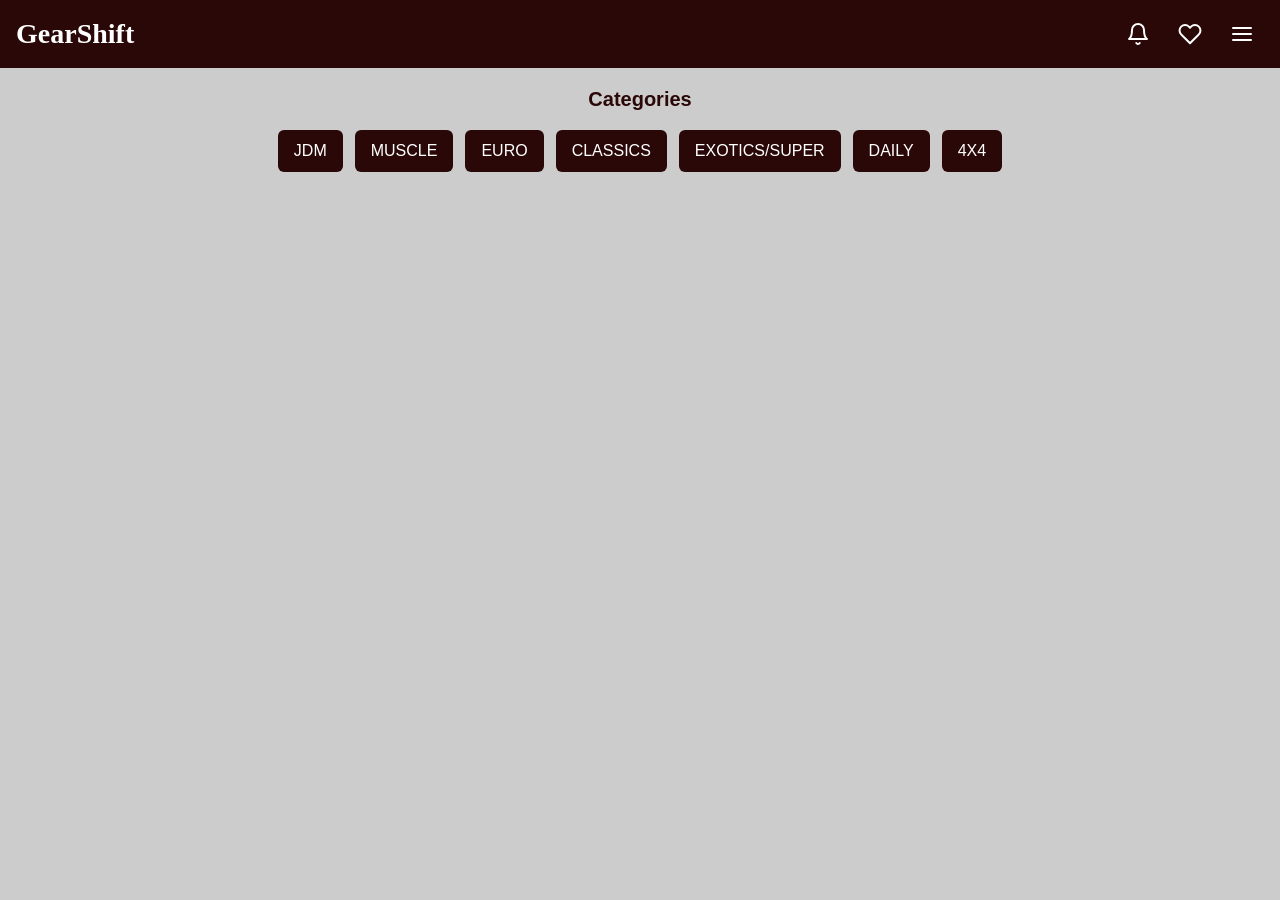
==== index.html @ 905b2da7 "feat: add category chips and fix header heart icon" ====
<!DOCTYPE html>
<html lang="en">

<head>
    <meta charset="UTF-8">
    <meta name="viewport" content="width=device-width, initial-scale=1.0">
    <title>GearShift</title>
    <link rel="stylesheet" href="css/tokens.css">
    <link rel="stylesheet" href="css/base.css">
    <link rel="stylesheet" href="css/components/header.css">
    <link rel="stylesheet" href="css/components/category-chips.css">
    <link rel="stylesheet" href="css/components/build-card.css">
    <link rel="stylesheet" href="css/components/bottom-nav.css">
    <link rel="stylesheet" href="css/pages/home.css">
</head>

<body>
    <header class="page-header">
        <div class="header-content">
            <h1 class="gearshift-title">
                <a href="#/home">GearShift</a>
            </h1>

            <nav class="header-actions" aria-label="Header actions">
                <button class="icon-button" type="button" aria-label="Notifications">
                    <svg width="24" height="24" viewBox="0 0 24 24" fill="none" stroke="currentColor" stroke-width="2"
                        stroke-linecap="round" stroke-linejoin="round" aria-hidden="true">
                        <path d="M18 8A6 6 0 0 0 6 8c0 7-3 9-3 9h18s-3-2-3-9"></path>
                        <path d="M13.73 21a2 2 0 0 1-3.46 0"></path>
                    </svg>
                </button>

                <button class="icon-button" type="button" aria-label="Saved cars">
                    <svg viewBox="0 0 24 24" width="24" height="24" fill="none" stroke="currentColor" stroke-width="2"
                        stroke-linecap="round" stroke-linejoin="round" aria-hidden="true">
                        <path
                            d="M20.84 4.61a5.5 5.5 0 0 0-7.78 0L12 5.67l-1.06-1.06a5.5 5.5 0 0 0-7.78 7.78l1.06 1.06L12 21.23l7.78-7.78 1.06-1.06a5.5 5.5 0 0 0 0-7.78z">
                        </path>
                    </svg>
                </button>

                <button class="icon-button nav-trigger" type="button" aria-label="Menu">
                    <svg width="24" height="24" viewBox="0 0 24 24" fill="none" stroke="currentColor" stroke-width="2"
                        stroke-linecap="round" stroke-linejoin="round" aria-hidden="true">
                        <line x1="3" y1="6" x2="21" y2="6"></line>
                        <line x1="3" y1="12" x2="21" y2="12"></line>
                        <line x1="3" y1="18" x2="21" y2="18"></line>
                    </svg>
                </button>
            </nav>
        </div>
    </header>

    <main class="page-content">
    <section aria-labelledby="categories-title">
        <h2 id="categories-title" class="category-heading">Categories</h2>
        <div class="category-chips-container" role="group" aria-label="Car categories">
            <button class="category-chip" type="button" aria-pressed="false">JDM</button>
            <button class="category-chip" type="button" aria-pressed="false">Muscle</button>
            <button class="category-chip" type="button" aria-pressed="false">Euro</button>
            <button class="category-chip" type="button" aria-pressed="false">Classics</button>
            <button class="category-chip" type="button" aria-pressed="false">Exotics/Super</button>
            <button class="category-chip" type="button" aria-pressed="false">Daily</button>
            <button class="category-chip" type="button" aria-pressed="false">4x4</button>
        </div>
    </section>

    <section id="builds-section" class="builds-section" aria-label="Builds">
        <!-- build cards go here -->
    </section>
</main>

    <footer class="page-footer">
        <!-- Footer content -->
    </footer>
</body>

</html>
---- css/tokens.css ----
:root {
    /*Primitives*/

    --maroon-900: #2B0808;
    --maroon-700: #4A1212;
    --gray-300: #CCCCCC;
    --white: #FFFFFF;
    --red-600: #C62828;
    --red-700: #A81F1F;

    /*Roles*/
    --color-page: var(--gray-300);
    --color-surface: var(--maroon-900);
    --color-surface-raised: var(--maroon-700);
    --color-text-on-surface: var(--white);
    --color-text-on-page: var(--maroon-900);
    --color-action: var(--red-600);
    --color-action-hover: var(--red-700);

    /*Spacings*/
    --space-1: 0.25rem;
    --space-2: 0.5rem;
    --space-3: 0.75rem;
    --space-4: 1rem;
    --space-5: 1.5rem;
    --space-6: 2rem;
    --space-8: 3rem;

    /* Radius */
    --radius-sm: 6px;
    --radius-md: 12px;
    --radius-pill: 999px;

    /* Type sizes */
    --text-sm: 0.875rem;
    --text-base: 1rem;
    --text-lg: 1.25rem;
    --text-xl: 1.75rem;
    --text-2xl: 2.5rem;

    /* Motion */
    --dur-fast: 120ms;
    --dur-base: 220ms;
    --ease-out: cubic-bezier(0.22, 1, 0.36, 1);
}

@media (prefers-reduced-motion: reduce) {
    :root {
        --dur-fast: 0ms;
        --dur-base: 0ms;
    }
}
---- css/base.css ----
/* Every element gets border-box sizing */ 
*, *::before, *::after {
    box-sizing: border-box;
}

/* Body sets page typography and colors */
body {
    margin: 0;
    background: var(--color-page);
    color: var(--color-text-on-page);
    font-size: var(--text-base);
    line-height: 1.5;
}

/* Images scale to fit and display as block elements */
img {
    max-width: 100%;
    display: block;
}
---- css/components/header.css ----
.page-header {
    position: sticky;
    top: 0;
    background: var(--color-surface);
    padding: var(--space-3) var(--space-4);
    z-index: 100;
}

.header-content {
    display: flex;
    align-items: center;
    justify-content: space-between;
    gap: var(--space-4);
}

.gearshift-title {
    font-size: var(--text-xl);
    font-weight: 700;
    color: var(--color-text-on-surface);
    margin: 0;
}

.gearshift-title a {
    color: inherit;
    text-decoration: none;
}

.header-actions {
    display: flex;
    align-items: center;
    gap: var(--space-2);
}

.icon-button {
    width: var(--space-6);
    height: var(--space-6);
    min-width: 44px;
    min-height: 44px;
    display: flex;
    align-items: center;
    justify-content: center;
    border: none;
    background: transparent;
    color: var(--color-text-on-surface);
    border-radius: var(--radius-sm);
    cursor: pointer;
}

.icon-button:hover {
    background: var(--color-action);
}

.icon-button:focus-visible {
    outline: 2px solid var(--color-action);
    outline-offset: 2px;
}

.nav-trigger {
    width: var(--space-5);
    height: var(--space-5);
    min-width: 44px;
    min-height: 44px;
}
---- css/components/category-chips.css ----
.category-heading {
    font-family: "Anton", sans-serif;
    font-size: var(--text-lg);
    color: var(--color-text-on-page);
    text-align: center;
    margin: var(--space-4) 0 var(--space-2);
}

.category-chips-container {
    display: flex;
    gap: var(--space-3);
    overflow-x: auto;
    padding: var(--space-2) var(--space-4) var(--space-4);
    scrollbar-width: none;
}

.category-chips-container::-webkit-scrollbar {
    display: none;
}

.category-chip {
    flex: none;
    font-family: "Anton", sans-serif;
    font-size: var(--text-base);
    text-transform: uppercase;
    color: var(--color-text-on-surface);
    background: var(--color-surface);
    border: 0;
    border-radius: var(--radius-sm);
    padding: var(--space-3) var(--space-4);
    cursor: pointer;
    transition: background var(--dur-fast) var(--ease-out);
}

.category-chip:hover {
    background: var(--color-surface-raised);
}

.category-chip[aria-pressed="true"] {
    background: var(--color-action);
}

.category-chip[aria-pressed="true"]:hover {
    background: var(--color-action-hover);
}

.category-chip:focus-visible {
    outline: 2px solid var(--color-text-on-page);
    outline-offset: 2px;
}

.category-chip:first-child {
    margin-left: auto;
}

.category-chip:last-child {
    margin-right: auto;
}
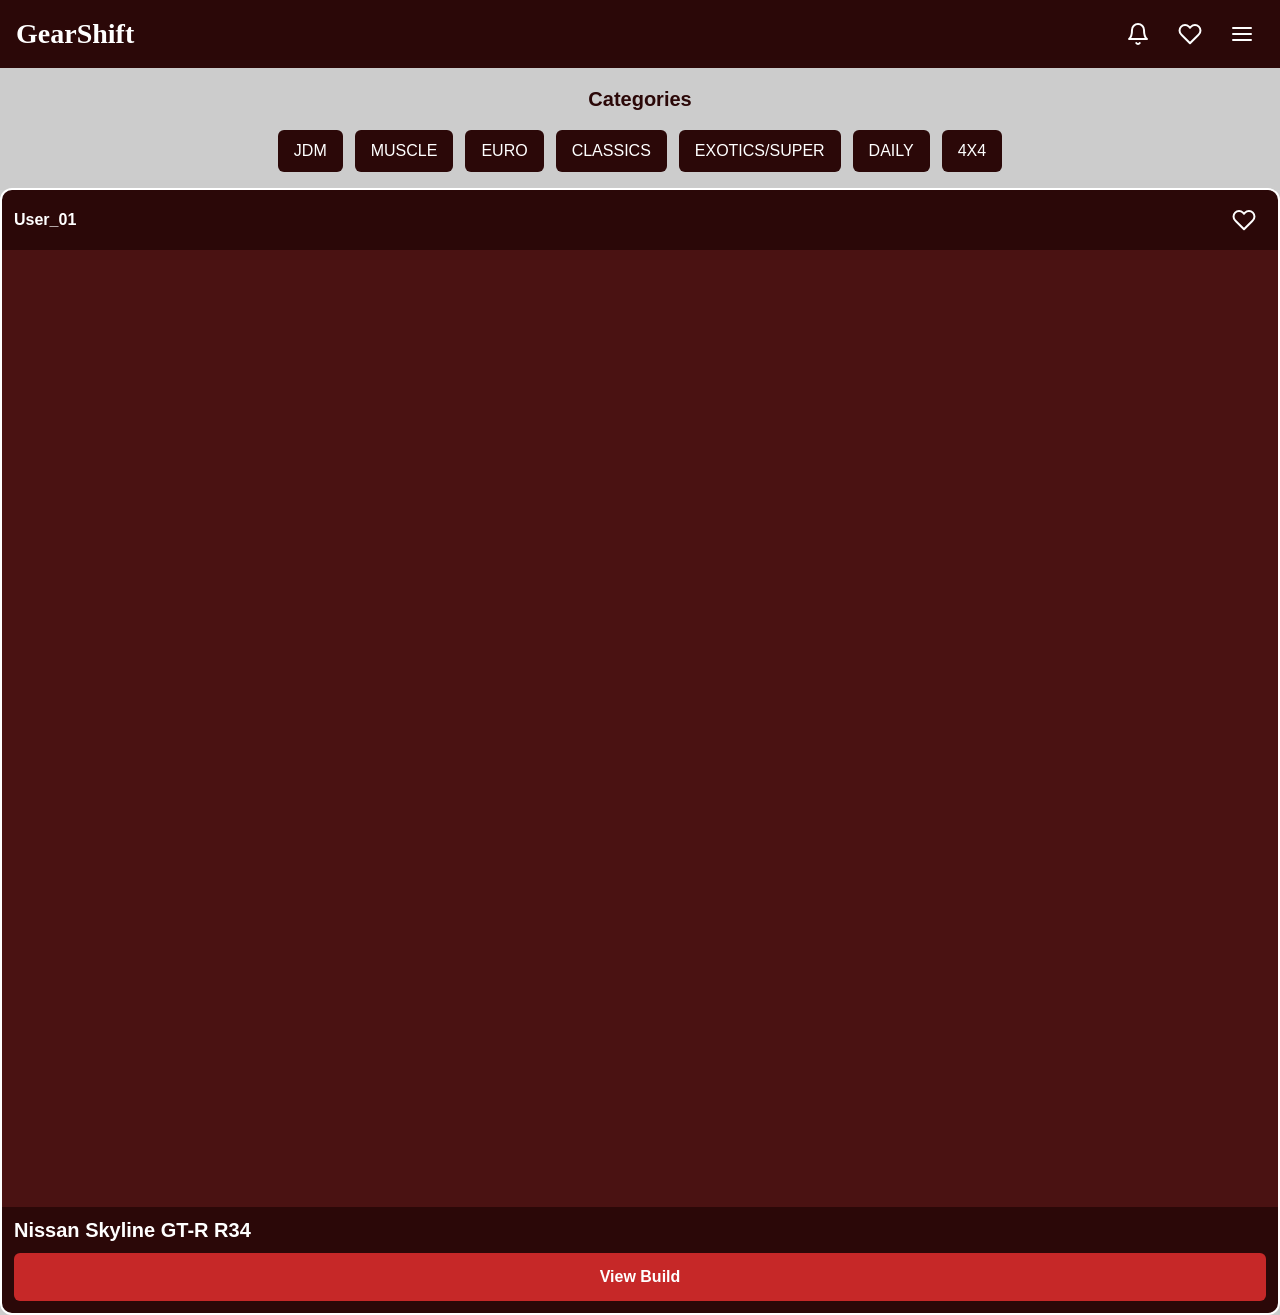
==== commit 383bd45a: "feat: add build card" ====
--- a/index.html
+++ b/index.html
@@ -66,7 +66,23 @@
     </section>
 
     <section id="builds-section" class="builds-section" aria-label="Builds">
-        <!-- build cards go here -->
+        <article class="build-card">
+            <div class="build-card__top">
+                <span class="build-card__user">User_01</span>
+                <button class="build-card__heart" type="button" aria-label="Save this build" aria-pressed="false">
+                    <svg class="build-card__heart-icon" viewBox="0 0 24 24" width="24" height="24" fill="none"
+                        stroke="currentColor" stroke-width="2" stroke-linecap="round" stroke-linejoin="round"
+                        aria-hidden="true">
+                        <path
+                            d="M20.84 4.61a5.5 5.5 0 0 0-7.78 0L12 5.67l-1.06-1.06a5.5 5.5 0 0 0-7.78 7.78l1.06 1.06L12 21.23l7.78-7.78 1.06-1.06a5.5 5.5 0 0 0 0-7.78z">
+                        </path>
+                    </svg>
+                </button>
+            </div>
+            <div class="build-card__photo"></div>
+            <h3 class="build-card__title">Nissan Skyline GT-R R34</h3>
+            <a class="build-card__link" href="#/build">View Build</a>
+        </article>
     </section>
 </main>
 
--- a/css/components/build-card.css
+++ b/css/components/build-card.css
@@ -0,0 +1,89 @@
+/* Build card: one car build shown on the home feed */
+
+.build-card {
+    display: flex;
+    flex-direction: column;
+    background: var(--color-surface);
+    color: var(--color-text-on-surface);
+    /* TODO token: --border-width */
+    border: 2px solid var(--white);
+    border-radius: var(--radius-md);
+}
+
+.build-card__top {
+    display: flex;
+    align-items: center;
+    justify-content: space-between;
+    gap: var(--space-2);
+    padding: var(--space-2) var(--space-3);
+}
+
+.build-card__user {
+    font-family: "Carlito", sans-serif;
+    font-size: var(--text-base);
+    font-weight: 700;
+}
+
+.build-card__heart {
+    display: flex;
+    align-items: center;
+    justify-content: center;
+    min-width: 44px;
+    min-height: 44px;
+    border: none;
+    border-radius: var(--radius-sm);
+    background: transparent;
+    color: var(--color-text-on-surface);
+    cursor: pointer;
+    transition: background var(--dur-fast) var(--ease-out);
+}
+
+.build-card__heart:hover {
+    background: var(--color-surface-raised);
+}
+
+.build-card__heart[aria-pressed="true"] .build-card__heart-icon {
+    fill: var(--color-action);
+}
+
+.build-card__heart:focus-visible {
+    outline: 2px solid var(--color-text-on-surface);
+    outline-offset: 2px;
+}
+
+.build-card__photo {
+    aspect-ratio: 4 / 3;
+    background: var(--color-surface-raised);
+}
+
+.build-card__title {
+    font-family: "Anton", sans-serif;
+    font-size: var(--text-lg);
+    color: var(--color-text-on-surface);
+    margin: 0;
+    padding: var(--space-2) var(--space-3) 0;
+}
+
+.build-card__link {
+    display: block;
+    margin: var(--space-2) var(--space-3) var(--space-3);
+    padding: var(--space-3);
+    font-family: "Carlito", sans-serif;
+    font-size: var(--text-base);
+    font-weight: 700;
+    text-align: center;
+    text-decoration: none;
+    color: var(--color-text-on-surface);
+    background: var(--color-action);
+    border-radius: var(--radius-sm);
+    transition: background var(--dur-fast) var(--ease-out);
+}
+
+.build-card__link:hover {
+    background: var(--color-action-hover);
+}
+
+.build-card__link:focus-visible {
+    outline: 2px solid var(--color-text-on-surface);
+    outline-offset: 2px;
+}
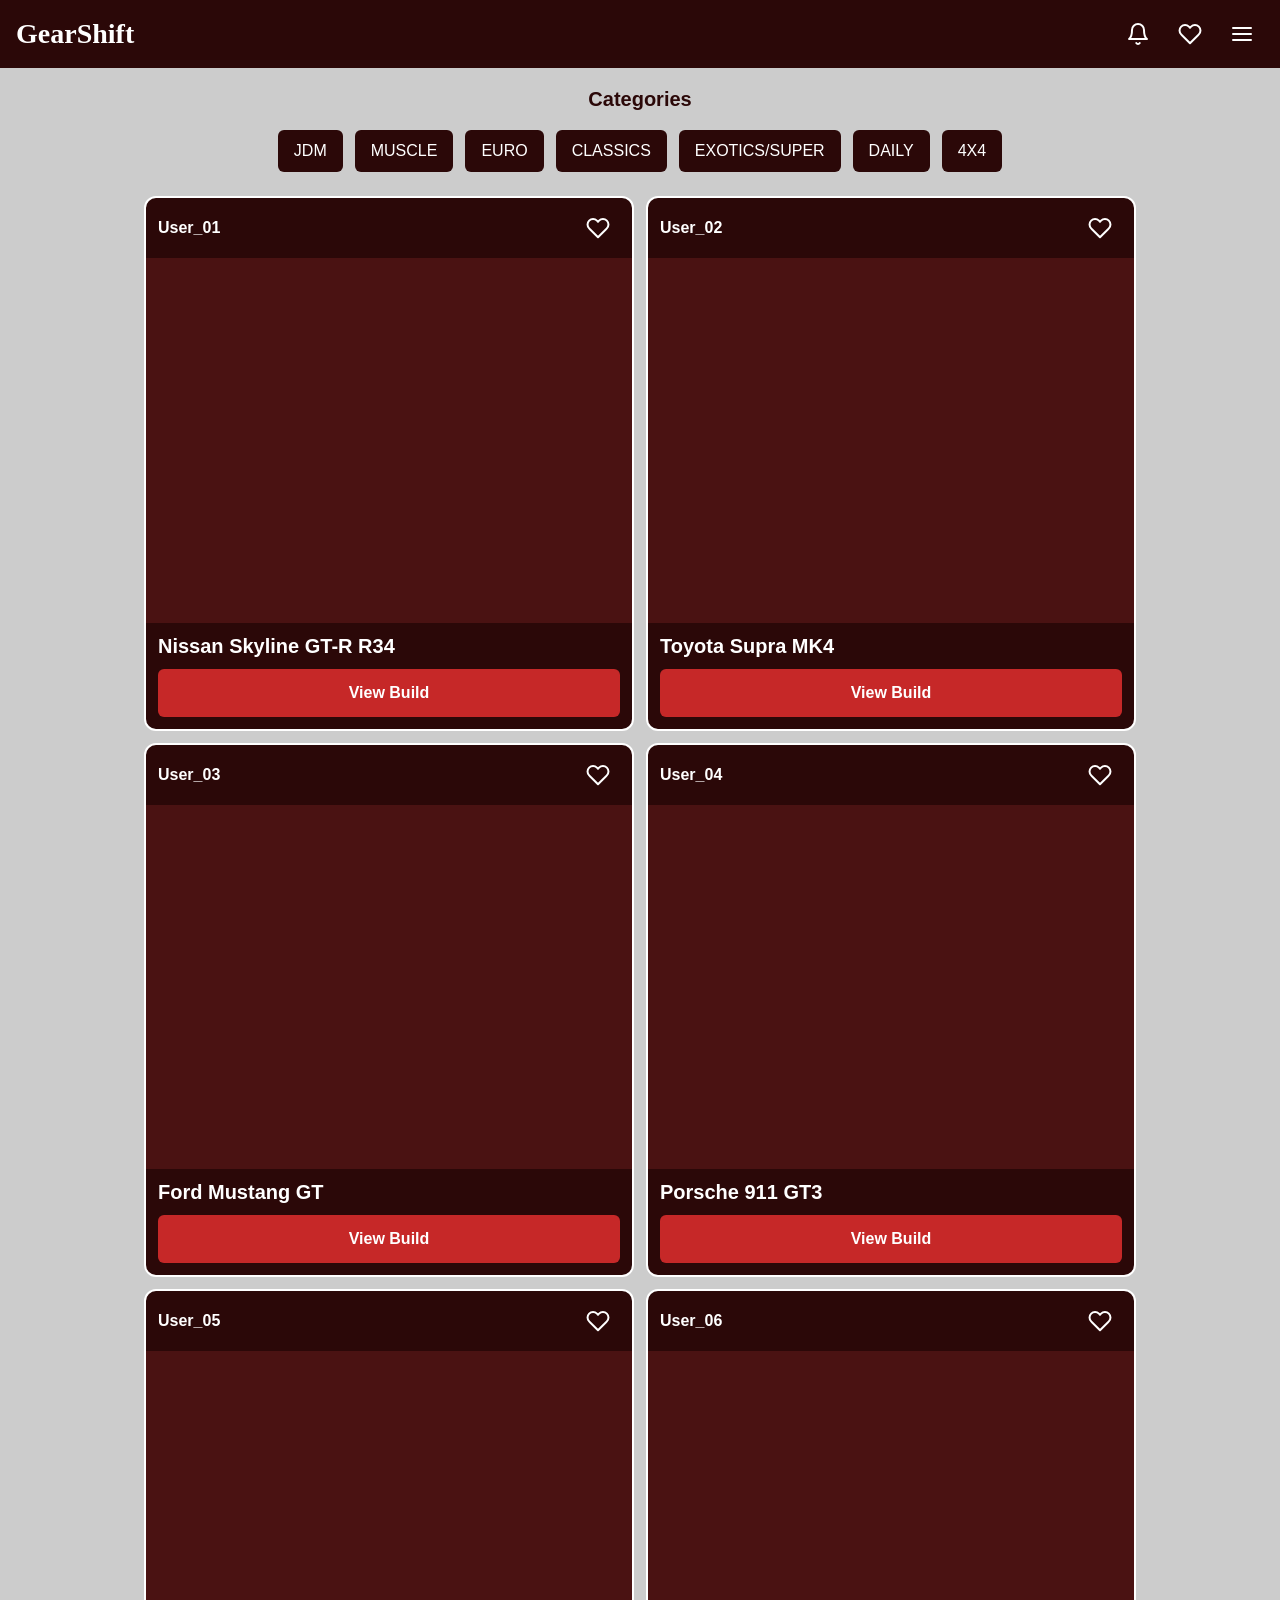
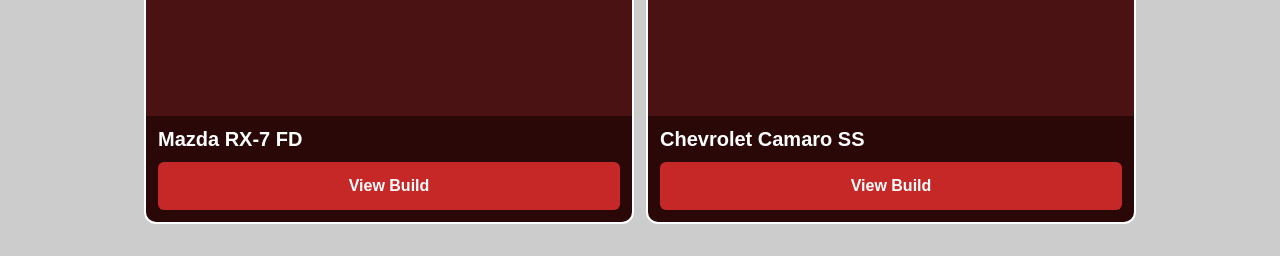
==== commit 62fac394: "feat: add home grid with six build cards" ====
--- a/index.html
+++ b/index.html
@@ -83,6 +83,96 @@
             <h3 class="build-card__title">Nissan Skyline GT-R R34</h3>
             <a class="build-card__link" href="#/build">View Build</a>
         </article>
+
+        <article class="build-card">
+            <div class="build-card__top">
+                <span class="build-card__user">User_02</span>
+                <button class="build-card__heart" type="button" aria-label="Save this build" aria-pressed="false">
+                    <svg class="build-card__heart-icon" viewBox="0 0 24 24" width="24" height="24" fill="none"
+                        stroke="currentColor" stroke-width="2" stroke-linecap="round" stroke-linejoin="round"
+                        aria-hidden="true">
+                        <path
+                            d="M20.84 4.61a5.5 5.5 0 0 0-7.78 0L12 5.67l-1.06-1.06a5.5 5.5 0 0 0-7.78 7.78l1.06 1.06L12 21.23l7.78-7.78 1.06-1.06a5.5 5.5 0 0 0 0-7.78z">
+                        </path>
+                    </svg>
+                </button>
+            </div>
+            <div class="build-card__photo"></div>
+            <h3 class="build-card__title">Toyota Supra MK4</h3>
+            <a class="build-card__link" href="#/build">View Build</a>
+        </article>
+
+        <article class="build-card">
+            <div class="build-card__top">
+                <span class="build-card__user">User_03</span>
+                <button class="build-card__heart" type="button" aria-label="Save this build" aria-pressed="false">
+                    <svg class="build-card__heart-icon" viewBox="0 0 24 24" width="24" height="24" fill="none"
+                        stroke="currentColor" stroke-width="2" stroke-linecap="round" stroke-linejoin="round"
+                        aria-hidden="true">
+                        <path
+                            d="M20.84 4.61a5.5 5.5 0 0 0-7.78 0L12 5.67l-1.06-1.06a5.5 5.5 0 0 0-7.78 7.78l1.06 1.06L12 21.23l7.78-7.78 1.06-1.06a5.5 5.5 0 0 0 0-7.78z">
+                        </path>
+                    </svg>
+                </button>
+            </div>
+            <div class="build-card__photo"></div>
+            <h3 class="build-card__title">Ford Mustang GT</h3>
+            <a class="build-card__link" href="#/build">View Build</a>
+        </article>
+
+        <article class="build-card">
+            <div class="build-card__top">
+                <span class="build-card__user">User_04</span>
+                <button class="build-card__heart" type="button" aria-label="Save this build" aria-pressed="false">
+                    <svg class="build-card__heart-icon" viewBox="0 0 24 24" width="24" height="24" fill="none"
+                        stroke="currentColor" stroke-width="2" stroke-linecap="round" stroke-linejoin="round"
+                        aria-hidden="true">
+                        <path
+                            d="M20.84 4.61a5.5 5.5 0 0 0-7.78 0L12 5.67l-1.06-1.06a5.5 5.5 0 0 0-7.78 7.78l1.06 1.06L12 21.23l7.78-7.78 1.06-1.06a5.5 5.5 0 0 0 0-7.78z">
+                        </path>
+                    </svg>
+                </button>
+            </div>
+            <div class="build-card__photo"></div>
+            <h3 class="build-card__title">Porsche 911 GT3</h3>
+            <a class="build-card__link" href="#/build">View Build</a>
+        </article>
+
+        <article class="build-card">
+            <div class="build-card__top">
+                <span class="build-card__user">User_05</span>
+                <button class="build-card__heart" type="button" aria-label="Save this build" aria-pressed="false">
+                    <svg class="build-card__heart-icon" viewBox="0 0 24 24" width="24" height="24" fill="none"
+                        stroke="currentColor" stroke-width="2" stroke-linecap="round" stroke-linejoin="round"
+                        aria-hidden="true">
+                        <path
+                            d="M20.84 4.61a5.5 5.5 0 0 0-7.78 0L12 5.67l-1.06-1.06a5.5 5.5 0 0 0-7.78 7.78l1.06 1.06L12 21.23l7.78-7.78 1.06-1.06a5.5 5.5 0 0 0 0-7.78z">
+                        </path>
+                    </svg>
+                </button>
+            </div>
+            <div class="build-card__photo"></div>
+            <h3 class="build-card__title">Mazda RX-7 FD</h3>
+            <a class="build-card__link" href="#/build">View Build</a>
+        </article>
+
+        <article class="build-card">
+            <div class="build-card__top">
+                <span class="build-card__user">User_06</span>
+                <button class="build-card__heart" type="button" aria-label="Save this build" aria-pressed="false">
+                    <svg class="build-card__heart-icon" viewBox="0 0 24 24" width="24" height="24" fill="none"
+                        stroke="currentColor" stroke-width="2" stroke-linecap="round" stroke-linejoin="round"
+                        aria-hidden="true">
+                        <path
+                            d="M20.84 4.61a5.5 5.5 0 0 0-7.78 0L12 5.67l-1.06-1.06a5.5 5.5 0 0 0-7.78 7.78l1.06 1.06L12 21.23l7.78-7.78 1.06-1.06a5.5 5.5 0 0 0 0-7.78z">
+                        </path>
+                    </svg>
+                </button>
+            </div>
+            <div class="build-card__photo"></div>
+            <h3 class="build-card__title">Chevrolet Camaro SS</h3>
+            <a class="build-card__link" href="#/build">View Build</a>
+        </article>
     </section>
 </main>
 
--- a/css/tokens.css
+++ b/css/tokens.css
@@ -25,7 +25,8 @@
     --space-5: 1.5rem;
     --space-6: 2rem;
     --space-8: 3rem;
-
+    --container-max: 64rem;
+    
     /* Radius */
     --radius-sm: 6px;
     --radius-md: 12px;
--- a/css/pages/home.css
+++ b/css/pages/home.css
@@ -0,0 +1,10 @@
+/* Home page: build cards in a 2-column feed, centered on wide screens */
+
+.builds-section {
+    display: grid;
+    grid-template-columns: repeat(2, minmax(0, 1fr));
+    gap: var(--space-3);
+    max-width: var(--container-max);
+    margin-inline: auto;
+    padding: var(--space-2) var(--space-4) var(--space-6);
+}
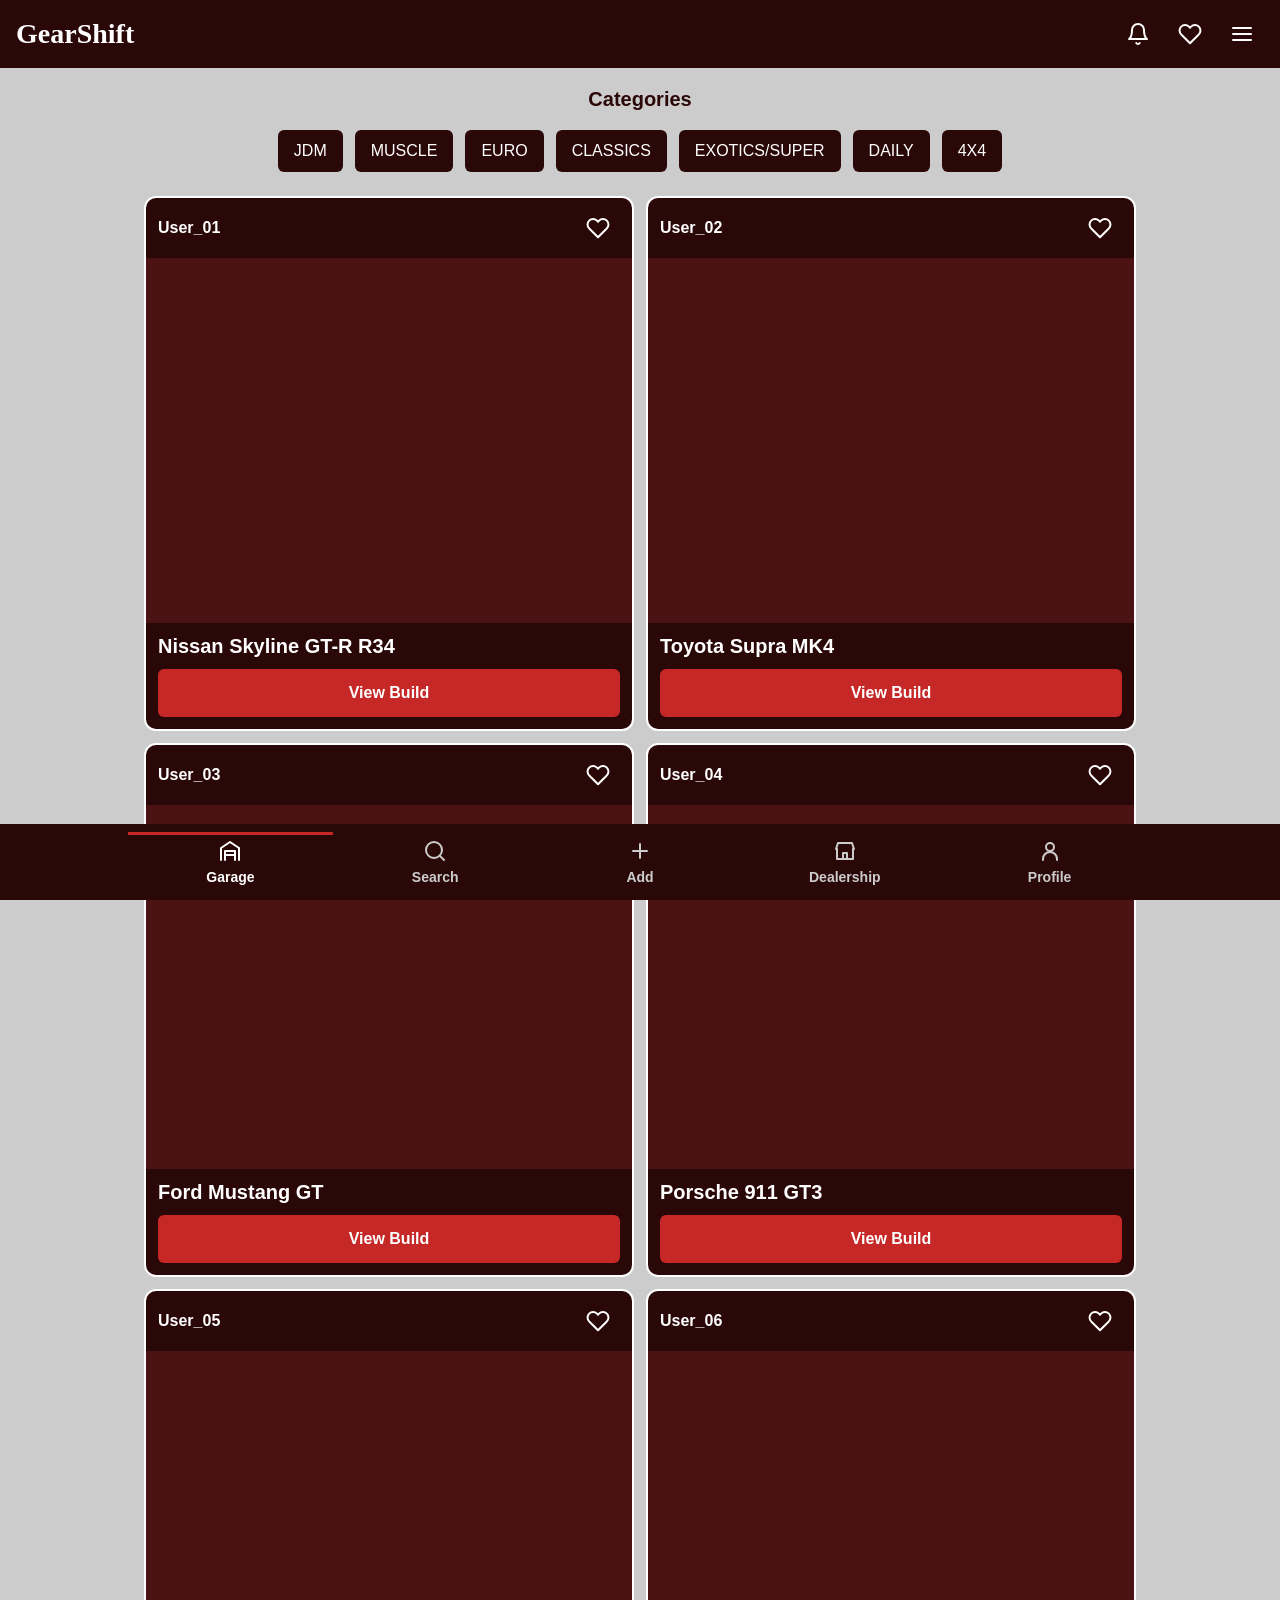
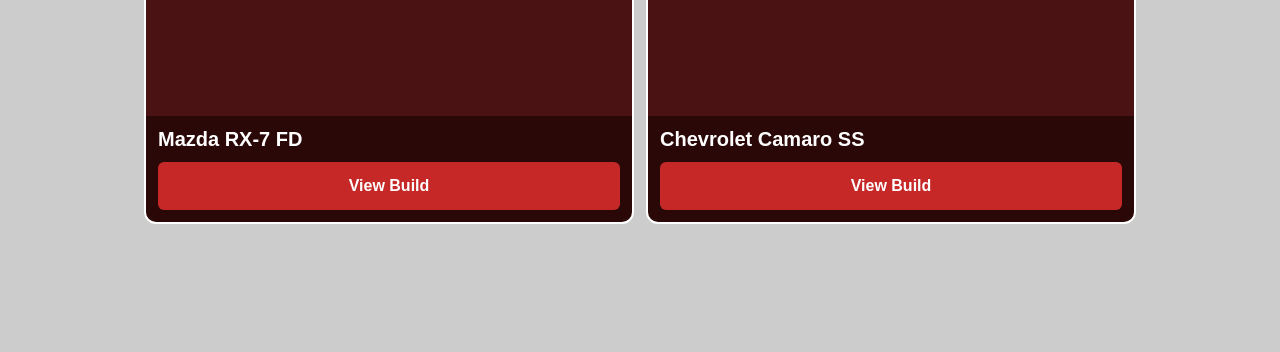
==== commit 716dcb9b: "feat: add bottom nav" ====
--- a/index.html
+++ b/index.html
@@ -176,6 +176,57 @@
     </section>
 </main>
 
+    <nav class="bottom-nav" aria-label="Primary">
+        <div class="bottom-nav__items">
+            <a class="bottom-nav__item" href="#/home" aria-current="page">
+                <svg viewBox="0 0 24 24" width="24" height="24" fill="none" stroke="currentColor" stroke-width="2"
+                    stroke-linecap="round" stroke-linejoin="round" aria-hidden="true">
+                    <path d="M3 21V9l9-6 9 6v12"></path>
+                    <path d="M7 21v-9h10v9"></path>
+                    <path d="M7 16h10"></path>
+                </svg>
+                <span class="bottom-nav__label">Garage</span>
+            </a>
+
+            <a class="bottom-nav__item" href="#/search">
+                <svg viewBox="0 0 24 24" width="24" height="24" fill="none" stroke="currentColor" stroke-width="2"
+                    stroke-linecap="round" stroke-linejoin="round" aria-hidden="true">
+                    <circle cx="11" cy="11" r="8"></circle>
+                    <line x1="21" y1="21" x2="16.65" y2="16.65"></line>
+                </svg>
+                <span class="bottom-nav__label">Search</span>
+            </a>
+
+            <a class="bottom-nav__item" href="#/post">
+                <svg viewBox="0 0 24 24" width="24" height="24" fill="none" stroke="currentColor" stroke-width="2"
+                    stroke-linecap="round" stroke-linejoin="round" aria-hidden="true">
+                    <line x1="12" y1="5" x2="12" y2="19"></line>
+                    <line x1="5" y1="12" x2="19" y2="12"></line>
+                </svg>
+                <span class="bottom-nav__label">Add</span>
+            </a>
+
+            <a class="bottom-nav__item" href="#/dealership">
+                <svg viewBox="0 0 24 24" width="24" height="24" fill="none" stroke="currentColor" stroke-width="2"
+                    stroke-linecap="round" stroke-linejoin="round" aria-hidden="true">
+                    <path d="M3 10l2-6h14l2 6"></path>
+                    <path d="M4 10v10h16V10"></path>
+                    <path d="M10 20v-6h4v6"></path>
+                </svg>
+                <span class="bottom-nav__label">Dealership</span>
+            </a>
+
+            <a class="bottom-nav__item" href="#/profile">
+                <svg viewBox="0 0 24 24" width="24" height="24" fill="none" stroke="currentColor" stroke-width="2"
+                    stroke-linecap="round" stroke-linejoin="round" aria-hidden="true">
+                    <circle cx="12" cy="8" r="4"></circle>
+                    <path d="M5 21v-1a7 7 0 0 1 14 0v1"></path>
+                </svg>
+                <span class="bottom-nav__label">Profile</span>
+            </a>
+        </div>
+    </nav>
+
     <footer class="page-footer">
         <!-- Footer content -->
     </footer>
--- a/css/components/bottom-nav.css
+++ b/css/components/bottom-nav.css
@@ -0,0 +1,61 @@
+/* Bottom nav: fixed primary navigation, icon + visible text label per item */
+
+/* The fixed nav overlays the page bottom, so reserve room for it here */
+.page-content {
+    padding-bottom: calc(var(--space-8) + var(--space-8));
+}
+
+.bottom-nav {
+    position: fixed;
+    left: 0;
+    right: 0;
+    bottom: 0;
+    z-index: 100;
+    background: var(--color-surface);
+    padding: var(--space-2) var(--space-2) calc(var(--space-2) + env(safe-area-inset-bottom));
+}
+
+.bottom-nav__items {
+    display: flex;
+    max-width: var(--container-max);
+    margin-inline: auto;
+}
+
+.bottom-nav__item {
+    flex: 1;
+    display: flex;
+    flex-direction: column;
+    align-items: center;
+    gap: var(--space-1);
+    padding: var(--space-1);
+    min-height: 44px;
+    font-family: "Carlito", sans-serif;
+    text-align: center;
+    text-decoration: none;
+    color: var(--gray-300); /* TODO token: --color-text-muted */
+    /* TODO token: --border-width */
+    border-top: 3px solid transparent;
+    transition:
+        background var(--dur-fast) var(--ease-out),
+        color var(--dur-fast) var(--ease-out);
+}
+
+.bottom-nav__label {
+    font-size: var(--text-sm);
+    font-weight: 700;
+}
+
+.bottom-nav__item:hover {
+    background: var(--color-surface-raised);
+}
+
+/* Current page: full white text/icon plus an accent bar, never faded */
+.bottom-nav__item[aria-current="page"] {
+    color: var(--color-text-on-surface);
+    border-top-color: var(--color-action);
+}
+
+.bottom-nav__item:focus-visible {
+    outline: 2px solid var(--color-text-on-surface);
+    outline-offset: 2px;
+}
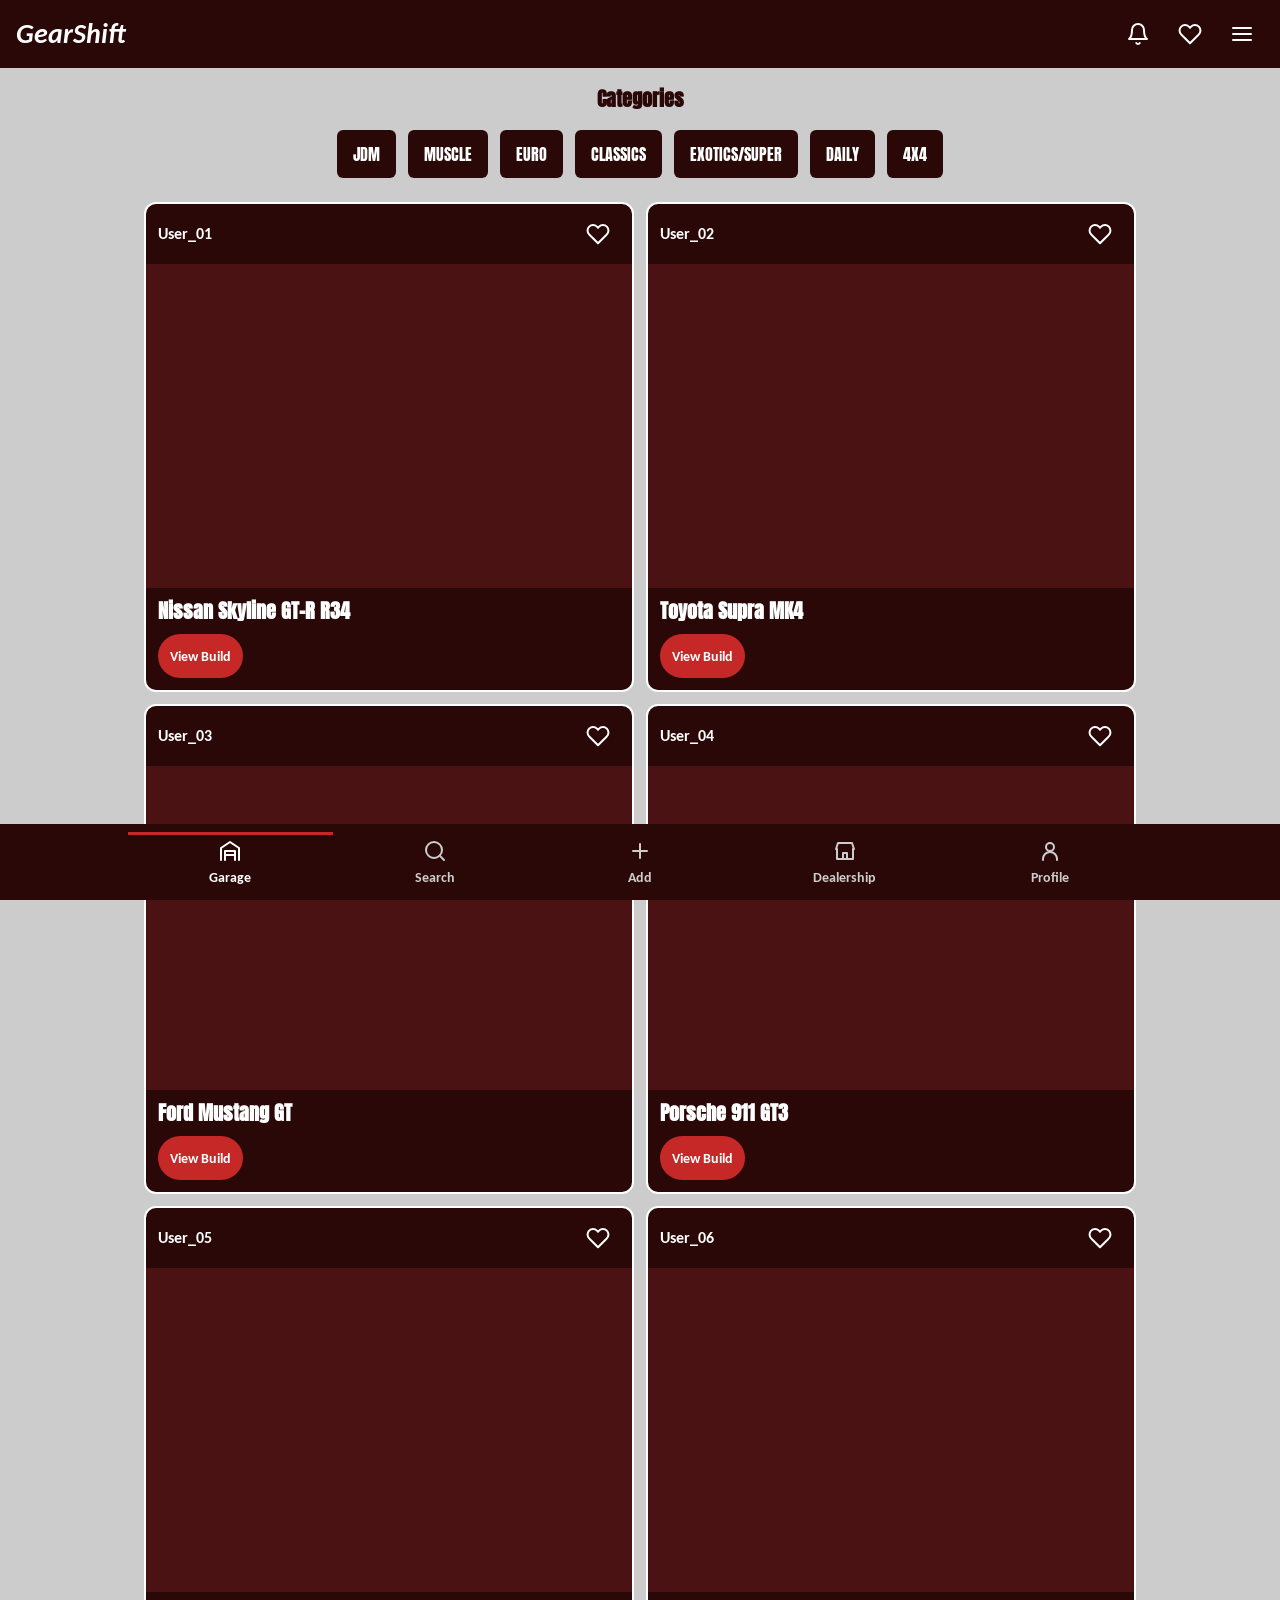
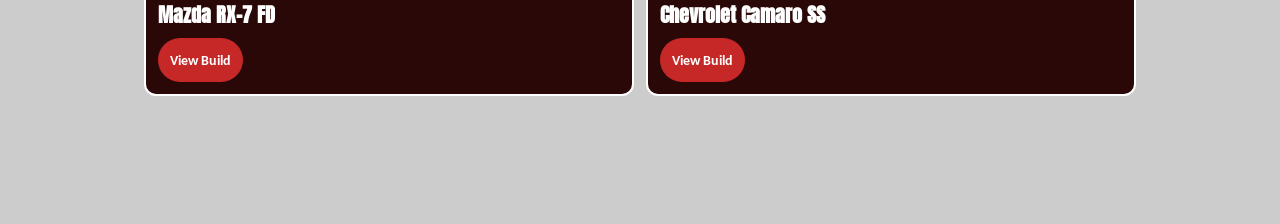
==== commit 389e0368: "feat: apply font tokens and polish card layout" ====
--- a/index.html
+++ b/index.html
@@ -5,6 +5,9 @@
     <meta charset="UTF-8">
     <meta name="viewport" content="width=device-width, initial-scale=1.0">
     <title>GearShift</title>
+    <link rel="preconnect" href="https://fonts.googleapis.com">
+    <link rel="preconnect" href="https://fonts.gstatic.com" crossorigin>
+    <link href="https://fonts.googleapis.com/css2?family=Anton&family=Carlito:ital,wght@0,400;0,700;1,400;1,700&display=swap" rel="stylesheet">
     <link rel="stylesheet" href="css/tokens.css">
     <link rel="stylesheet" href="css/base.css">
     <link rel="stylesheet" href="css/components/header.css">
--- a/css/tokens.css
+++ b/css/tokens.css
@@ -32,6 +32,10 @@
     --radius-md: 12px;
     --radius-pill: 999px;
 
+    /* Fonts */
+    --font-heading: "Anton", "Arial Narrow", sans-serif;
+    --font-body: "Carlito", Calibri, Arial, sans-serif;
+
     /* Type sizes */
     --text-sm: 0.875rem;
     --text-base: 1rem;
--- a/css/base.css
+++ b/css/base.css
@@ -8,8 +8,14 @@
     margin: 0;
     background: var(--color-page);
     color: var(--color-text-on-page);
+    font-family: var(--font-body);
     font-size: var(--text-base);
     line-height: 1.5;
+}
+
+/* Buttons use the surrounding font instead of the browser default */
+button {
+    font-family: inherit;
 }
 
 /* Images scale to fit and display as block elements */
--- a/css/components/header.css
+++ b/css/components/header.css
@@ -14,6 +14,8 @@
 }
 
 .gearshift-title {
+    font-family: var(--font-body);
+    font-style: italic;
     font-size: var(--text-xl);
     font-weight: 700;
     color: var(--color-text-on-surface);
--- a/css/components/category-chips.css
+++ b/css/components/category-chips.css
@@ -1,5 +1,5 @@
 .category-heading {
-    font-family: "Anton", sans-serif;
+    font-family: var(--font-heading);
     font-size: var(--text-lg);
     color: var(--color-text-on-page);
     text-align: center;
@@ -20,7 +20,7 @@
 
 .category-chip {
     flex: none;
-    font-family: "Anton", sans-serif;
+    font-family: var(--font-heading);
     font-size: var(--text-base);
     text-transform: uppercase;
     color: var(--color-text-on-surface);
--- a/css/components/build-card.css
+++ b/css/components/build-card.css
@@ -19,7 +19,7 @@
 }
 
 .build-card__user {
-    font-family: "Carlito", sans-serif;
+    font-family: var(--font-body);
     font-size: var(--text-base);
     font-weight: 700;
 }
@@ -52,30 +52,35 @@
 }
 
 .build-card__photo {
-    aspect-ratio: 4 / 3;
+    aspect-ratio: 3 / 2;
     background: var(--color-surface-raised);
 }
 
 .build-card__title {
-    font-family: "Anton", sans-serif;
+    font-family: var(--font-heading);
     font-size: var(--text-lg);
     color: var(--color-text-on-surface);
     margin: 0;
-    padding: var(--space-2) var(--space-3) 0;
+    padding: var(--space-2) var(--space-3);
 }
 
 .build-card__link {
-    display: block;
-    margin: var(--space-2) var(--space-3) var(--space-3);
-    padding: var(--space-3);
-    font-family: "Carlito", sans-serif;
-    font-size: var(--text-base);
+    display: flex;
+    align-items: center;
+    justify-content: center;
+    width: fit-content;
+    /* Pins the pill to the card bottom so all View Build buttons line up across a row */
+    margin: auto var(--space-3) var(--space-3);
+    padding: var(--space-2) var(--space-3);
+    font-family: var(--font-body);
+    font-size: var(--text-sm);
     font-weight: 700;
-    text-align: center;
     text-decoration: none;
     color: var(--color-text-on-surface);
     background: var(--color-action);
-    border-radius: var(--radius-sm);
+    /* TODO token: --min-touch-target */
+    min-height: 44px;
+    border-radius: var(--radius-pill);
     transition: background var(--dur-fast) var(--ease-out);
 }
 
--- a/css/components/bottom-nav.css
+++ b/css/components/bottom-nav.css
@@ -29,7 +29,7 @@
     gap: var(--space-1);
     padding: var(--space-1);
     min-height: 44px;
-    font-family: "Carlito", sans-serif;
+    font-family: var(--font-body);
     text-align: center;
     text-decoration: none;
     color: var(--gray-300); /* TODO token: --color-text-muted */
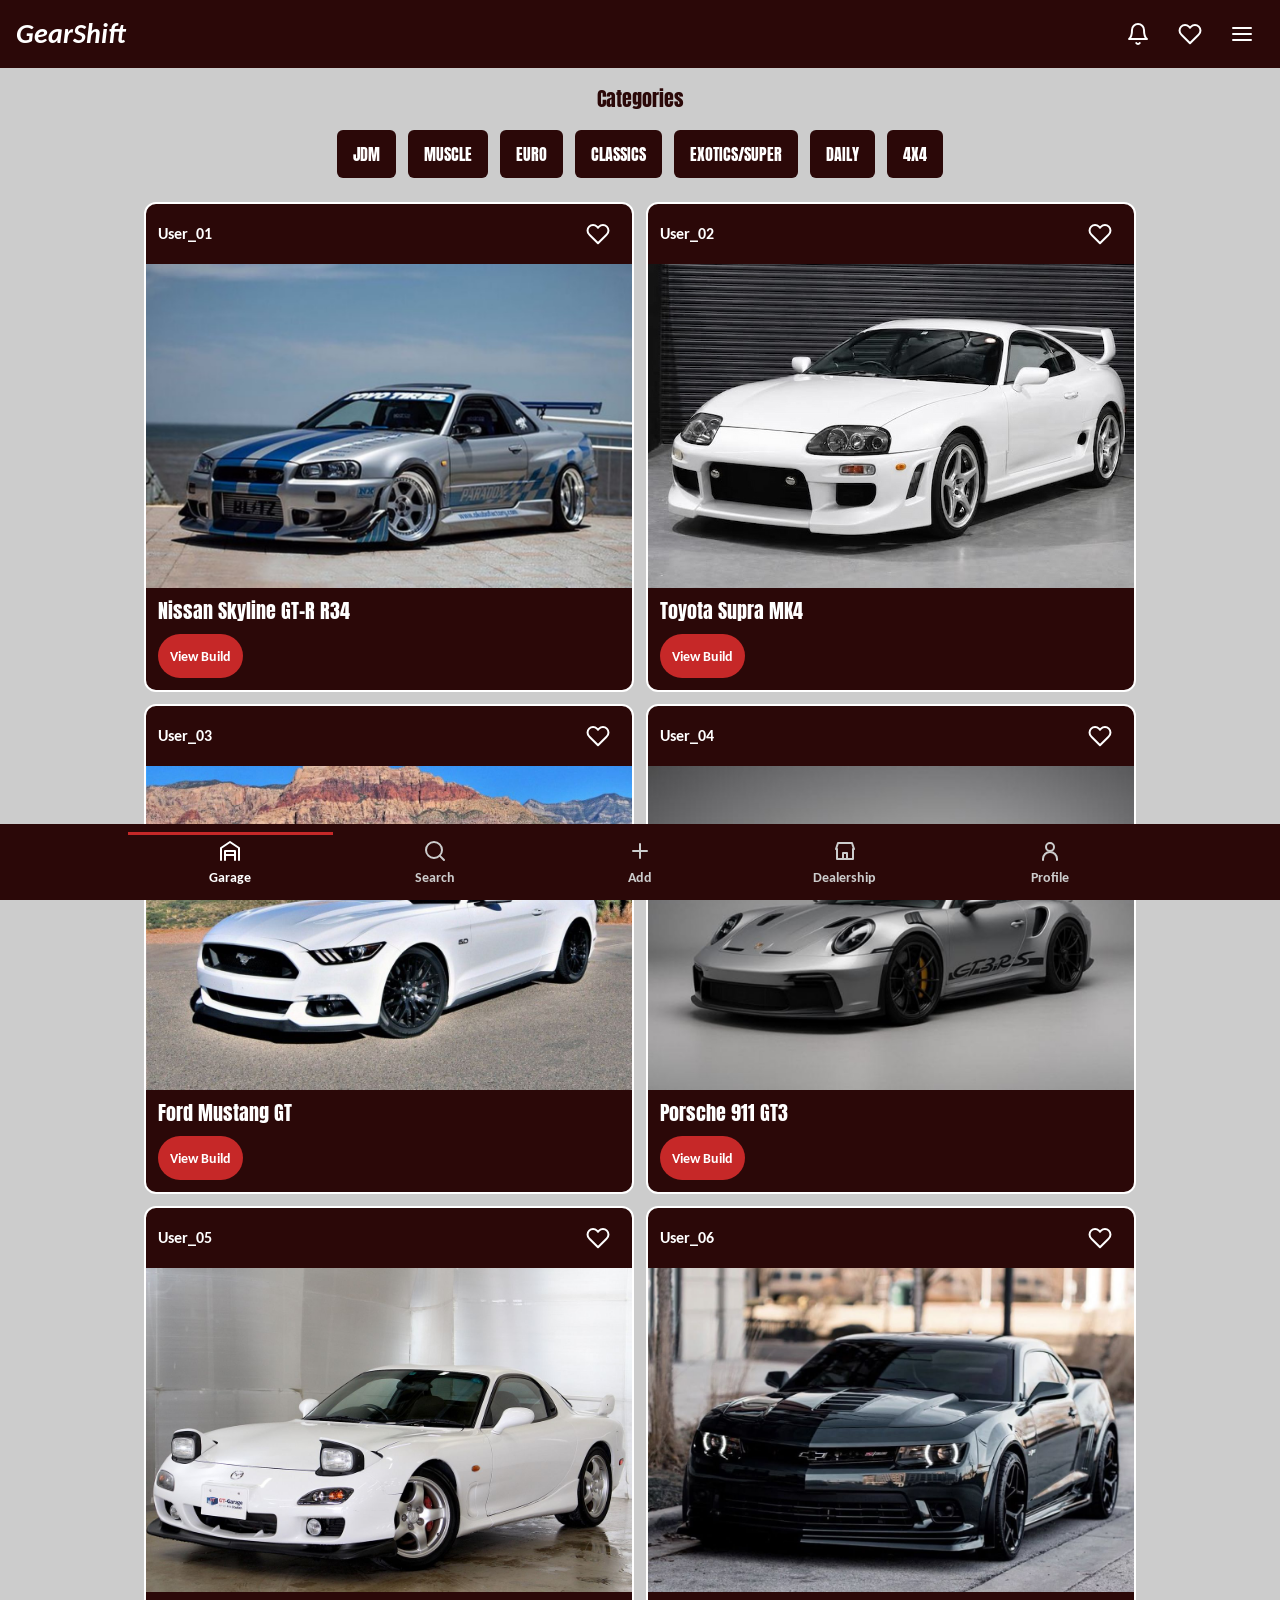
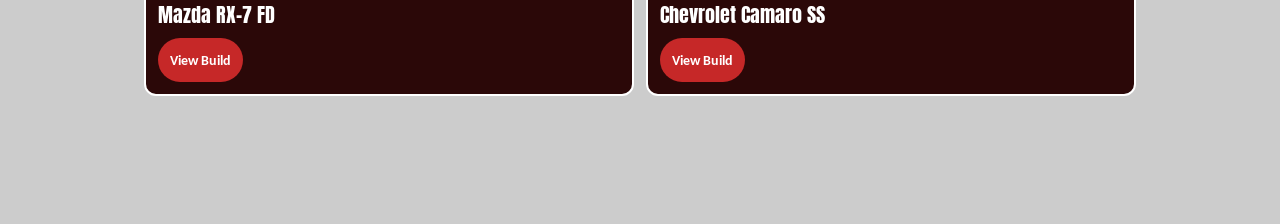
==== commit ff5bc883: "feat: add real car photos to build cards" ====
--- a/index.html
+++ b/index.html
@@ -82,7 +82,7 @@
                     </svg>
                 </button>
             </div>
-            <div class="build-card__photo"></div>
+            <img class="build-card__photo" src="assets/img/cars/skyline-r34.jpg" alt="Nissan Skyline GT-R R34 build" width="1200" height="800">
             <h3 class="build-card__title">Nissan Skyline GT-R R34</h3>
             <a class="build-card__link" href="#/build">View Build</a>
         </article>
@@ -100,7 +100,7 @@
                     </svg>
                 </button>
             </div>
-            <div class="build-card__photo"></div>
+            <img class="build-card__photo" src="assets/img/cars/supra-mk4.jpg" alt="Toyota Supra MK4 build" width="1200" height="800">
             <h3 class="build-card__title">Toyota Supra MK4</h3>
             <a class="build-card__link" href="#/build">View Build</a>
         </article>
@@ -118,7 +118,7 @@
                     </svg>
                 </button>
             </div>
-            <div class="build-card__photo"></div>
+            <img class="build-card__photo" src="assets/img/cars/mustang-gt.jpg" alt="Ford Mustang GT build" width="1200" height="800" loading="lazy">
             <h3 class="build-card__title">Ford Mustang GT</h3>
             <a class="build-card__link" href="#/build">View Build</a>
         </article>
@@ -136,7 +136,7 @@
                     </svg>
                 </button>
             </div>
-            <div class="build-card__photo"></div>
+            <img class="build-card__photo" src="assets/img/cars/911-gt3.jpg" alt="Porsche 911 GT3 build" width="1200" height="800" loading="lazy">
             <h3 class="build-card__title">Porsche 911 GT3</h3>
             <a class="build-card__link" href="#/build">View Build</a>
         </article>
@@ -154,7 +154,7 @@
                     </svg>
                 </button>
             </div>
-            <div class="build-card__photo"></div>
+            <img class="build-card__photo" src="assets/img/cars/rx7-fd.jpg" alt="Mazda RX-7 FD build" width="1200" height="800" loading="lazy">
             <h3 class="build-card__title">Mazda RX-7 FD</h3>
             <a class="build-card__link" href="#/build">View Build</a>
         </article>
@@ -172,7 +172,7 @@
                     </svg>
                 </button>
             </div>
-            <div class="build-card__photo"></div>
+            <img class="build-card__photo" src="assets/img/cars/camaro-ss.jpg" alt="Chevrolet Camaro SS build" width="1200" height="800" loading="lazy">
             <h3 class="build-card__title">Chevrolet Camaro SS</h3>
             <a class="build-card__link" href="#/build">View Build</a>
         </article>
--- a/css/components/category-chips.css
+++ b/css/components/category-chips.css
@@ -1,5 +1,6 @@
 .category-heading {
     font-family: var(--font-heading);
+    font-weight: 400;
     font-size: var(--text-lg);
     color: var(--color-text-on-page);
     text-align: center;
@@ -21,6 +22,7 @@
 .category-chip {
     flex: none;
     font-family: var(--font-heading);
+    font-weight: 400;
     font-size: var(--text-base);
     text-transform: uppercase;
     color: var(--color-text-on-surface);
--- a/css/components/build-card.css
+++ b/css/components/build-card.css
@@ -52,12 +52,18 @@
 }
 
 .build-card__photo {
+    /* img fills the card width; height follows the 3:2 box (and the width/height attributes) so nothing jumps while loading */
+    width: 100%;
+    height: auto;
     aspect-ratio: 3 / 2;
+    object-fit: cover;
+    /* maroon shows while the photo loads or if it fails */
     background: var(--color-surface-raised);
 }
 
 .build-card__title {
     font-family: var(--font-heading);
+    font-weight: 400;
     font-size: var(--text-lg);
     color: var(--color-text-on-surface);
     margin: 0;
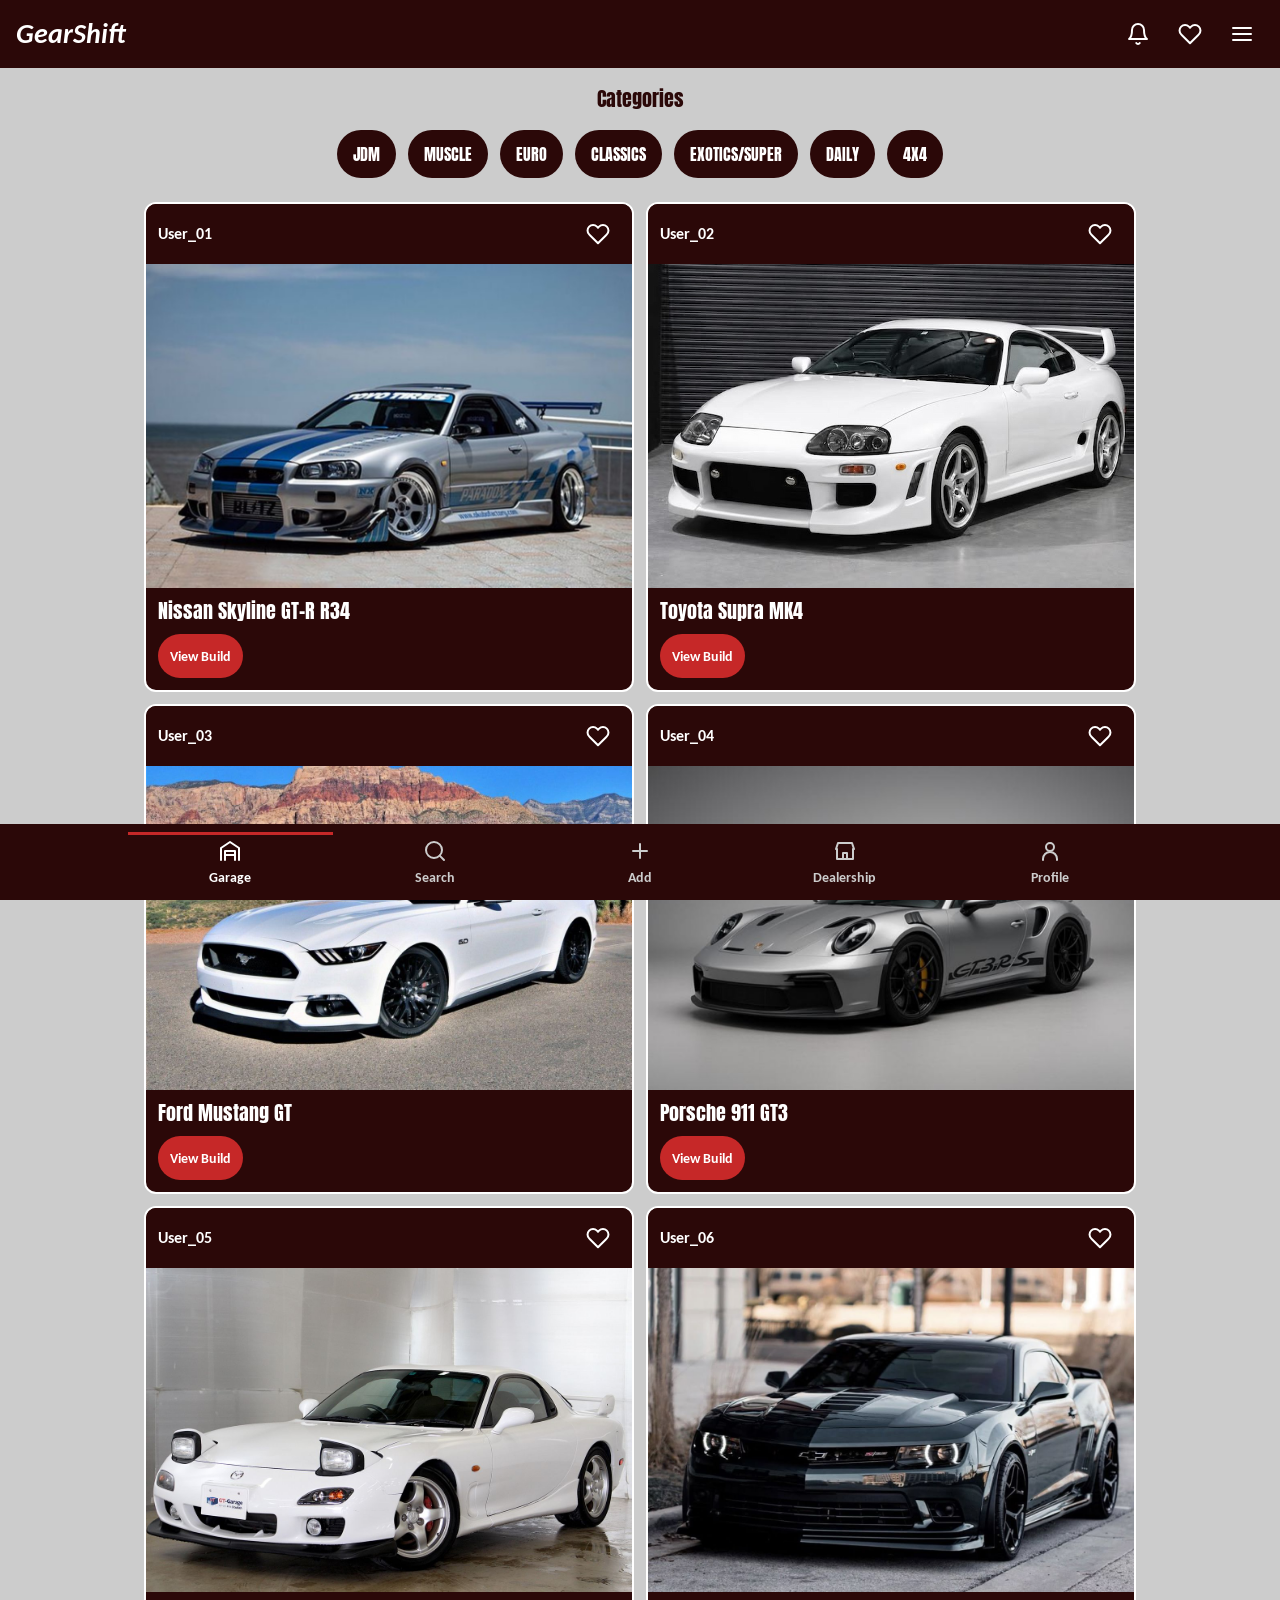
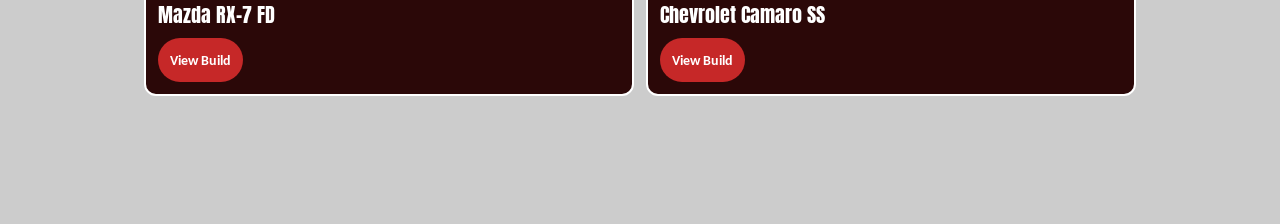
==== commit b123ff58: "feat: add home interaction toggles" ====
--- a/index.html
+++ b/index.html
@@ -233,6 +233,8 @@
     <footer class="page-footer">
         <!-- Footer content -->
     </footer>
+
+    <script type="module" src="js/components/home-interactions.js"></script>
 </body>
 
 </html>
--- a/css/base.css
+++ b/css/base.css
@@ -13,9 +13,15 @@
     line-height: 1.5;
 }
 
-/* Buttons use the surrounding font instead of the browser default */
+/* Buttons and links: no browser blue tap flash, so our own press state shows */
+button, a {
+    -webkit-tap-highlight-color: transparent;
+}
+
+/* Buttons use the surrounding font instead of the browser default, and double-clicks never select their text */
 button {
     font-family: inherit;
+    user-select: none;
 }
 
 /* Images scale to fit and display as block elements */
--- a/css/components/category-chips.css
+++ b/css/components/category-chips.css
@@ -5,6 +5,7 @@
     color: var(--color-text-on-page);
     text-align: center;
     margin: var(--space-4) 0 var(--space-2);
+    user-select: none;
 }
 
 .category-chips-container {
@@ -21,6 +22,10 @@
 
 .category-chip {
     flex: none;
+    /* Tap target: the button itself is at least --space-8 (48px) tall, label centered */
+    display: flex;
+    align-items: center;
+    min-height: var(--space-8);
     font-family: var(--font-heading);
     font-weight: 400;
     font-size: var(--text-base);
@@ -28,14 +33,21 @@
     color: var(--color-text-on-surface);
     background: var(--color-surface);
     border: 0;
-    border-radius: var(--radius-sm);
+    /* TASTE.md keeps the Figma's bold pill chips */
+    border-radius: var(--radius-pill);
     padding: var(--space-3) var(--space-4);
     cursor: pointer;
-    transition: background var(--dur-fast) var(--ease-out);
+    transition:
+        background var(--dur-fast) var(--ease-out),
+        transform var(--dur-fast) var(--ease-out);
 }
 
 .category-chip:hover {
     background: var(--color-surface-raised);
+}
+
+.category-chip:active {
+    transform: scale(0.97);
 }
 
 .category-chip[aria-pressed="true"] {
--- a/css/components/build-card.css
+++ b/css/components/build-card.css
@@ -8,6 +8,10 @@
     /* TODO token: --border-width */
     border: 2px solid var(--white);
     border-radius: var(--radius-md);
+    /* Clips the photo zoom at the card edges so it never paints over the border */
+    overflow: hidden;
+    transition: transform var(--dur-base) var(--ease-out);
+    user-select: none;
 }
 
 .build-card__top {
@@ -35,11 +39,17 @@
     background: transparent;
     color: var(--color-text-on-surface);
     cursor: pointer;
-    transition: background var(--dur-fast) var(--ease-out);
+    transition:
+        background var(--dur-fast) var(--ease-out),
+        transform var(--dur-fast) var(--ease-out);
 }
 
 .build-card__heart:hover {
     background: var(--color-surface-raised);
+}
+
+.build-card__heart:active {
+    transform: scale(0.97);
 }
 
 .build-card__heart[aria-pressed="true"] .build-card__heart-icon {
@@ -51,6 +61,16 @@
     outline-offset: 2px;
 }
 
+/* The zooming photo paints above normal-flow siblings, so the user row and the
+   title get the card background and a raised paint order. That keeps the zoom
+   looking clipped inside the photo's 3:2 box instead of smudging over them. */
+.build-card__top,
+.build-card__title {
+    position: relative;
+    z-index: 1;
+    background: var(--color-surface);
+}
+
 .build-card__photo {
     /* img fills the card width; height follows the 3:2 box (and the width/height attributes) so nothing jumps while loading */
     width: 100%;
@@ -59,6 +79,7 @@
     object-fit: cover;
     /* maroon shows while the photo loads or if it fails */
     background: var(--color-surface-raised);
+    transition: transform var(--dur-base) var(--ease-out);
 }
 
 .build-card__title {
@@ -87,14 +108,32 @@
     /* TODO token: --min-touch-target */
     min-height: 44px;
     border-radius: var(--radius-pill);
-    transition: background var(--dur-fast) var(--ease-out);
+    transition:
+        background var(--dur-fast) var(--ease-out),
+        transform var(--dur-fast) var(--ease-out);
 }
 
 .build-card__link:hover {
     background: var(--color-action-hover);
 }
 
+.build-card__link:active {
+    transform: scale(0.97);
+}
+
 .build-card__link:focus-visible {
     outline: 2px solid var(--color-text-on-surface);
     outline-offset: 2px;
 }
+
+/* Hover: the whole card lifts and the photo zooms slightly inside its 3:2 box.
+   No tokens exist for motion distances or scale factors yet, so 4px and 1.05 are literal values. */
+@media (hover: hover) {
+    .build-card:hover {
+        transform: translateY(-4px);
+    }
+
+    .build-card:hover .build-card__photo {
+        transform: scale(1.05);
+    }
+}
--- a/css/components/bottom-nav.css
+++ b/css/components/bottom-nav.css
@@ -13,6 +13,7 @@
     z-index: 100;
     background: var(--color-surface);
     padding: var(--space-2) var(--space-2) calc(var(--space-2) + env(safe-area-inset-bottom));
+    user-select: none;
 }
 
 .bottom-nav__items {
@@ -37,7 +38,8 @@
     border-top: 3px solid transparent;
     transition:
         background var(--dur-fast) var(--ease-out),
-        color var(--dur-fast) var(--ease-out);
+        color var(--dur-fast) var(--ease-out),
+        transform var(--dur-fast) var(--ease-out);
 }
 
 .bottom-nav__label {
@@ -47,6 +49,10 @@
 
 .bottom-nav__item:hover {
     background: var(--color-surface-raised);
+}
+
+.bottom-nav__item:active {
+    transform: scale(0.97);
 }
 
 /* Current page: full white text/icon plus an accent bar, never faded */
--- a/css/pages/home.css
+++ b/css/pages/home.css
@@ -8,3 +8,49 @@
     margin-inline: auto;
     padding: var(--space-2) var(--space-4) var(--space-6);
 }
+
+/* Load reveal: each card fades in and rises, one --dur-fast step per card.
+   The backwards fill keeps a card hidden only until its own delay has passed;
+   after the run the card keeps its natural styles, so nothing stays hidden. */
+@keyframes build-card-rise {
+    from {
+        opacity: 0;
+        transform: translateY(12px);
+    }
+
+    to {
+        opacity: 1;
+        transform: none;
+    }
+}
+
+.build-card {
+    animation: build-card-rise var(--dur-base) var(--ease-out) backwards;
+}
+
+.build-card:nth-child(2) {
+    animation-delay: calc(var(--dur-fast) * 1);
+}
+
+.build-card:nth-child(3) {
+    animation-delay: calc(var(--dur-fast) * 2);
+}
+
+.build-card:nth-child(4) {
+    animation-delay: calc(var(--dur-fast) * 3);
+}
+
+.build-card:nth-child(5) {
+    animation-delay: calc(var(--dur-fast) * 4);
+}
+
+.build-card:nth-child(6) {
+    animation-delay: calc(var(--dur-fast) * 5);
+}
+
+/* Animations off: cards are never hidden at all */
+@media (prefers-reduced-motion: reduce) {
+    .build-card {
+        animation: none;
+    }
+}
